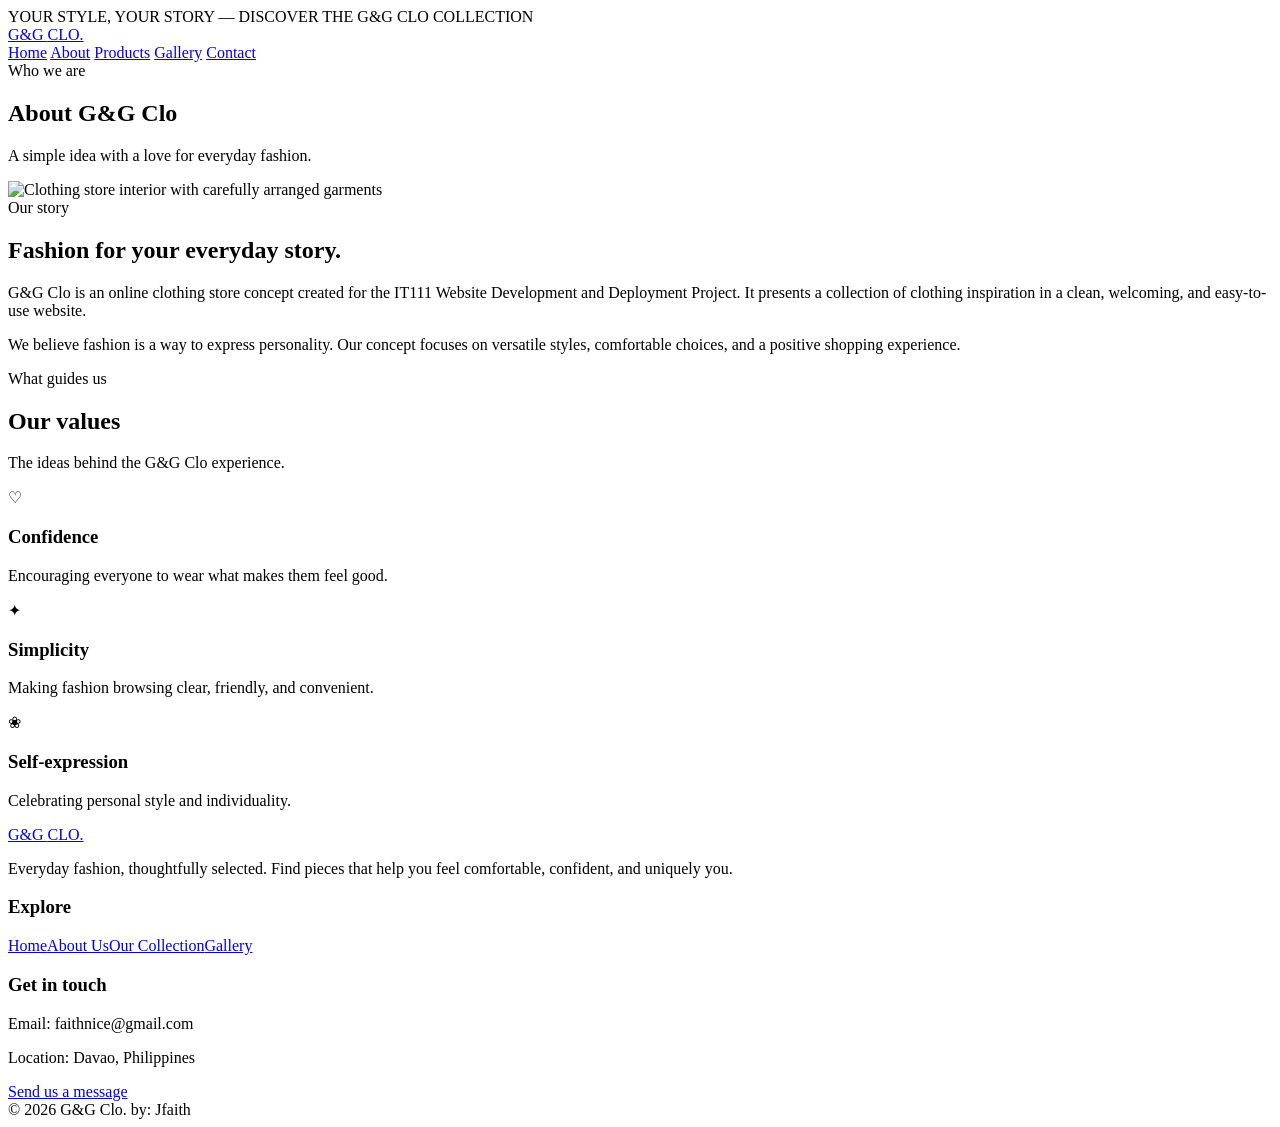
==== about.html @ 665da232 "Add files via upload" ====
<!DOCTYPE html>
<html lang="en">
<head>
  <meta charset="UTF-8">
  <meta name="viewport" content="width=device-width, initial-scale=1.0">
  <meta name="description" content="G&G Clo online clothing store student website project.">
  <title>About | G&amp;G Clo</title>
  <link rel="stylesheet" href="css/style.css">
</head>
<body>

<div class="topline">YOUR STYLE, YOUR STORY — DISCOVER THE G&amp;G CLO COLLECTION</div>
<header class="site-header">
  <div class="container nav-wrap">
    <a class="logo" href="index.html" aria-label="G and G Clo home">G&amp;G <span>CLO.</span></a>
    <nav class="nav-links" aria-label="Main navigation">
      <a href="index.html" class="">Home</a>
      <a href="about.html" class="active">About</a>
      <a href="products.html" class="">Products</a>
      <a href="gallery.html" class="">Gallery</a>
      <a href="contact.html" class="">Contact</a>
    </nav>
  </div>
</header>

<main>

<section class="page-banner"><div class="container"><span class="eyebrow">Who we are</span><h1 class="page-title">About G&amp;G Clo</h1><p>A simple idea with a love for everyday fashion.</p></div></section>
<section class="section"><div class="container split">
  <img src="https://images.unsplash.com/photo-1445205170230-053b83016050?auto=format&amp;fit=crop&amp;w=900&amp;q=85" alt="Clothing store interior with carefully arranged garments">
  <div><span class="eyebrow">Our story</span><h2>Fashion for your everyday story.</h2><p>G&amp;G Clo is an online clothing store concept created for the IT111 Website Development and Deployment Project. It presents a collection of clothing inspiration in a clean, welcoming, and easy-to-use website.</p><p>We believe fashion is a way to express personality. Our concept focuses on versatile styles, comfortable choices, and a positive shopping experience.</p></div>
</div></section>
<section class="section section-soft"><div class="container">
  <div class="section-head"><span class="eyebrow">What guides us</span><h2>Our values</h2><p>The ideas behind the G&amp;G Clo experience.</p></div>
  <div class="cards">
    <article class="value-box"><div class="symbol">♡</div><h3>Confidence</h3><p>Encouraging everyone to wear what makes them feel good.</p></article>
    <article class="value-box"><div class="symbol">✦</div><h3>Simplicity</h3><p>Making fashion browsing clear, friendly, and convenient.</p></article>
    <article class="value-box"><div class="symbol">❀</div><h3>Self-expression</h3><p>Celebrating personal style and individuality.</p></article>
  </div>
</div></section>

</main>

<footer class="site-footer">
  <div class="container">
    <div class="footer-grid">
      <div><a class="logo" href="index.html">G&amp;G <span>CLO.</span></a><p>Everyday fashion, thoughtfully selected. Find pieces that help you feel comfortable, confident, and uniquely you.</p></div>
      <div><h3>Explore</h3><div class="footer-links"><a href="index.html">Home</a><a href="about.html">About Us</a><a href="products.html">Our Collection</a><a href="gallery.html">Gallery</a></div></div>
      <div><h3>Get in touch</h3><p>Email: faithnice@gmail.com</p><p>Location: Davao, Philippines</p><a href="contact.html">Send us a message</a></div>
    </div>
    <div class="copyright">© 2026 G&amp;G Clo. by: Jfaith</div>
  </div>
</footer>

</body>
</html>
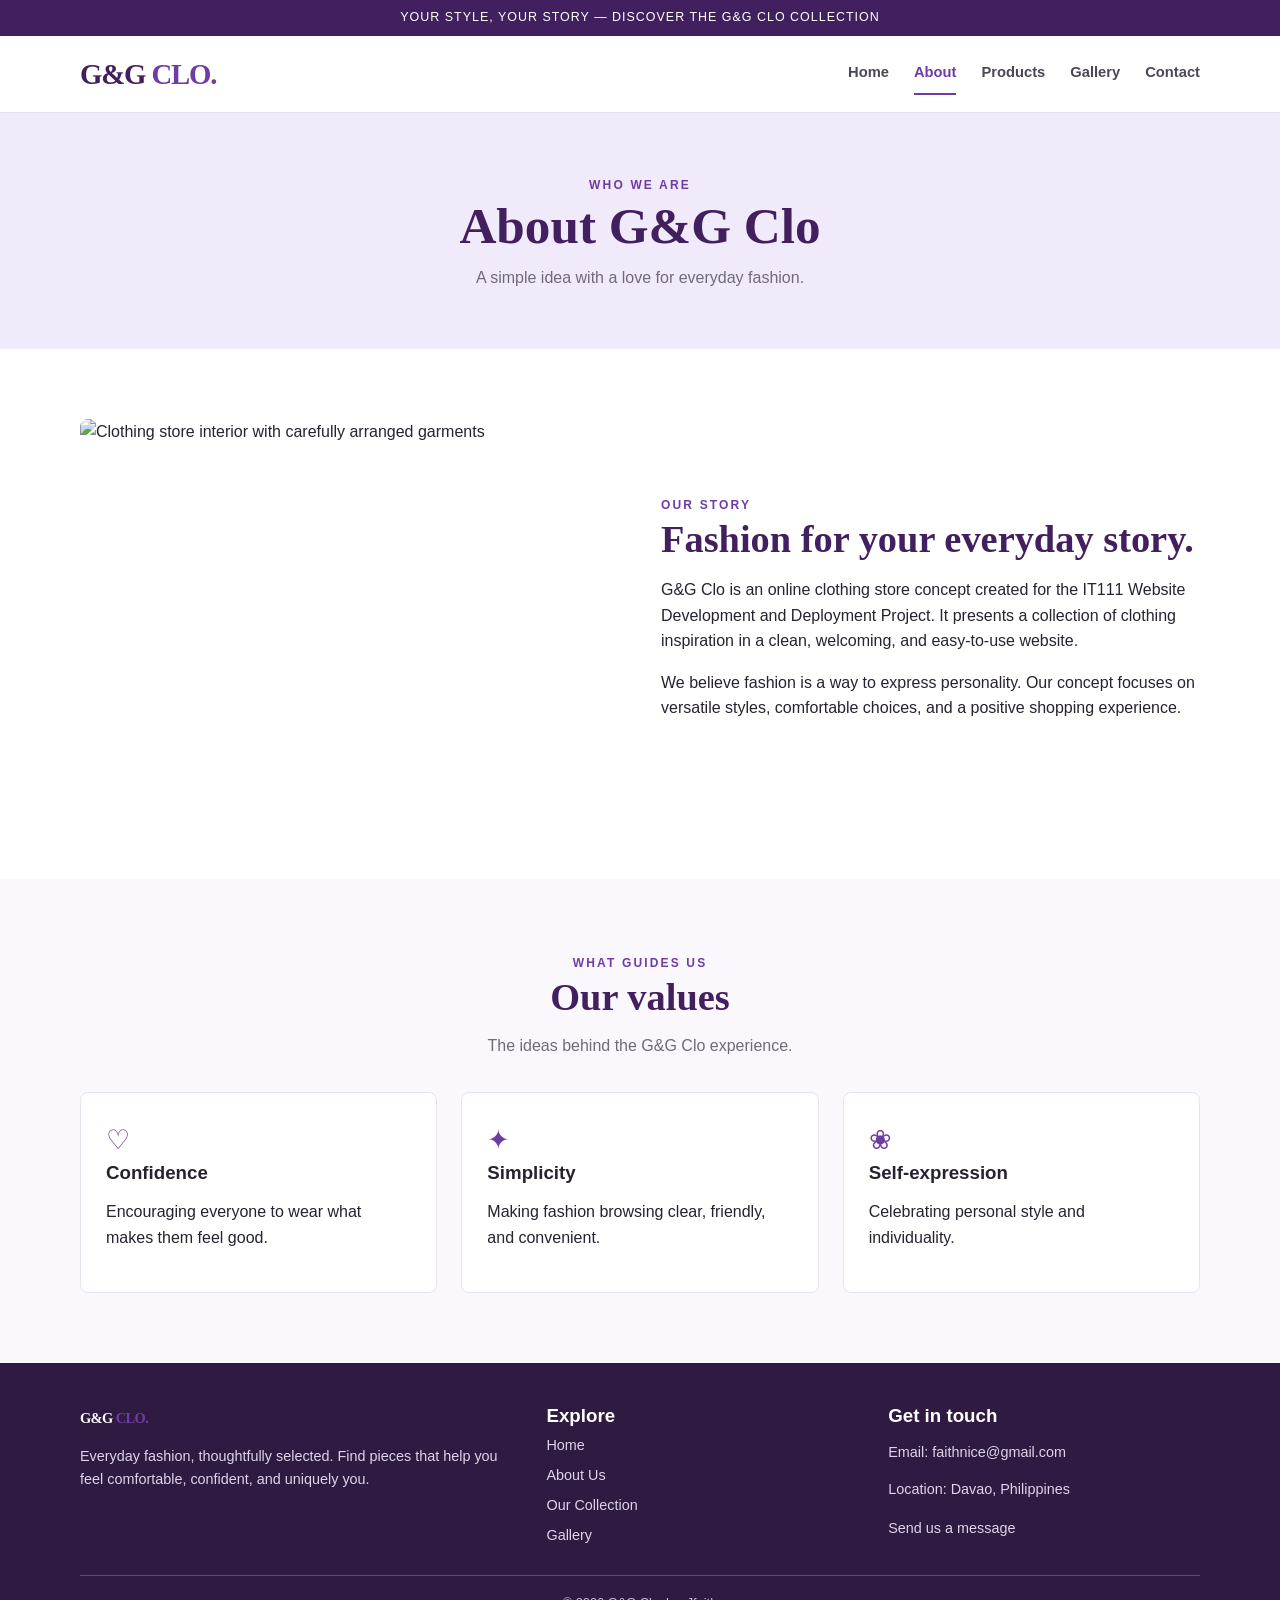
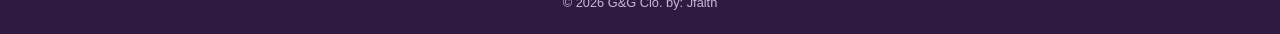
==== commit 1d711ee6: "Update about.html" ====
--- a/about.html
+++ b/about.html
@@ -5,7 +5,7 @@
   <meta name="viewport" content="width=device-width, initial-scale=1.0">
   <meta name="description" content="G&G Clo online clothing store student website project.">
   <title>About | G&amp;G Clo</title>
-  <link rel="stylesheet" href="css/style.css">
+  <link rel="stylesheet" href="style.css">
 </head>
 <body>
 
--- a/style.css
+++ b/style.css
@@ -0,0 +1,100 @@
+@import url('https://fonts.googleapis.com/css2?family=DM+Sans:wght@400;500;600;700&family=Playfair+Display:wght@600;700&display=swap');
+
+:root {
+  --purple: #6f3ca5;
+  --deep: #42205f;
+  --lavender: #f1eafa;
+  --pale: #faf8fc;
+  --ink: #282230;
+  --muted: #716a78;
+  --white: #fff;
+  --line: #e9e2ef;
+  --shadow: 0 12px 32px rgba(61, 31, 87, .10);
+}
+* { box-sizing: border-box; }
+html { scroll-behavior: smooth; }
+body { margin: 0; color: var(--ink); background: var(--white); font-family: 'DM Sans', Arial, sans-serif; line-height: 1.6; }
+a { color: inherit; text-decoration: none; }
+img { max-width: 100%; display: block; }
+.container { width: min(1120px, 92%); margin: auto; }
+.topline { background: var(--deep); color: white; text-align: center; padding: 8px 12px; font-size: .78rem; letter-spacing: .08em; }
+.site-header { background: rgba(255,255,255,.96); border-bottom: 1px solid var(--line); position: sticky; top: 0; z-index: 10; }
+.nav-wrap { min-height: 76px; display: flex; align-items: center; justify-content: space-between; gap: 24px; }
+.logo { font-family: 'Playfair Display', Georgia, serif; font-size: 1.8rem; font-weight: 700; color: var(--deep); letter-spacing: -.04em; }
+.logo span { color: var(--purple); }
+.nav-links { display: flex; align-items: center; gap: 25px; flex-wrap: wrap; }
+.nav-links a { font-size: .92rem; color: #4d4654; font-weight: 600; padding: 8px 0; border-bottom: 2px solid transparent; }
+.nav-links a:hover, .nav-links a.active { color: var(--purple); border-color: var(--purple); }
+.menu-note { display: none; }
+.hero { background: var(--pale); }
+.hero-grid { display: grid; grid-template-columns: 1fr 1fr; align-items: center; gap: 48px; padding: 58px 0; }
+.eyebrow { color: var(--purple); text-transform: uppercase; letter-spacing: .18em; font-size: .75rem; font-weight: 700; }
+h1, h2, h3 { line-height: 1.15; }
+h1, .page-title { font-family: 'Playfair Display', Georgia, serif; color: var(--deep); }
+h1 { font-size: clamp(2.6rem, 5vw, 4.8rem); margin: 14px 0 18px; }
+h2 { font-family: 'Playfair Display', Georgia, serif; font-size: clamp(1.9rem, 3vw, 2.7rem); color: var(--deep); margin: 0 0 14px; }
+h3 { margin: 0 0 8px; }
+.lead { color: var(--muted); font-size: 1.08rem; max-width: 560px; }
+.hero-image { height: 490px; width: 100%; object-fit: cover; border-radius: 180px 180px 12px 12px; box-shadow: var(--shadow); }
+.btn { display: inline-block; background: var(--purple); color: white; padding: 13px 23px; border-radius: 4px; font-weight: 700; margin-top: 18px; transition: .2s; }
+.btn:hover { background: var(--deep); transform: translateY(-2px); }
+.btn-outline { background: transparent; color: var(--purple); border: 1px solid var(--purple); margin-left: 8px; }
+.btn-outline:hover { color: white; }
+.section { padding: 70px 0; }
+.section-soft { background: var(--pale); }
+.section-head { text-align: center; max-width: 650px; margin: 0 auto 34px; }
+.section-head p { color: var(--muted); margin: 0; }
+.cards { display: grid; grid-template-columns: repeat(3, 1fr); gap: 24px; }
+.product-card { border: 1px solid var(--line); background: white; border-radius: 8px; overflow: hidden; transition: .2s; }
+.product-card:hover { transform: translateY(-4px); box-shadow: var(--shadow); }
+.product-card img { width: 100%; height: 310px; object-fit: cover; background: var(--lavender); }
+.product-info { padding: 17px; }
+.product-info p { margin: 5px 0; color: var(--muted); font-size: .92rem; }
+.price { color: var(--deep); font-weight: 700; }
+.tag { display: inline-block; background: var(--lavender); color: var(--deep); font-size: .72rem; padding: 5px 9px; border-radius: 30px; margin-bottom: 10px; }
+.split { display: grid; grid-template-columns: 1fr 1fr; gap: 42px; align-items: center; }
+.split img { width: 100%; height: 390px; object-fit: cover; border-radius: 8px; }
+.feature-list { padding-left: 20px; color: var(--muted); }
+.feature-list li { margin: 9px 0; }
+.page-banner { background: var(--lavender); text-align: center; padding: 58px 0; }
+.page-title { font-size: clamp(2.4rem, 4vw, 3.5rem); margin: 0 0 10px; }
+.page-banner p { color: var(--muted); margin: 0; }
+.gallery-grid { display: grid; grid-template-columns: repeat(3, 1fr); gap: 18px; }
+.gallery-grid img { width: 100%; height: 330px; object-fit: cover; border-radius: 8px; }
+.value-box { padding: 25px; background: white; border: 1px solid var(--line); border-radius: 8px; }
+.value-box .symbol { color: var(--purple); font-size: 1.7rem; }
+.contact-grid { display: grid; grid-template-columns: .8fr 1.2fr; gap: 35px; }
+.contact-panel, .contact-form { padding: 28px; border: 1px solid var(--line); border-radius: 8px; }
+.contact-panel { background: var(--pale); }
+.contact-panel p { color: var(--muted); }
+form label { display: block; font-weight: 600; margin: 13px 0 6px; }
+input, textarea, select { width: 100%; padding: 12px; border: 1px solid #d9d0e2; border-radius: 4px; font: inherit; background: white; }
+textarea { min-height: 130px; resize: vertical; }
+.form-note { color: var(--muted); font-size: .82rem; }
+.site-footer { background: #2f1b42; color: white; padding: 42px 0 20px; }
+.footer-grid { display: grid; grid-template-columns: 1.4fr 1fr 1fr; gap: 30px; }
+.site-footer .logo { color: white; }
+.site-footer p, .site-footer a { color: #ded3e8; font-size: .9rem; }
+.site-footer a:hover { color: white; }
+.footer-links { display: grid; gap: 7px; }
+.copyright { border-top: 1px solid #604a70; margin-top: 28px; padding-top: 17px; color: #c8b9d3; font-size: .8rem; text-align: center; }
+.center { text-align: center; }
+.small-gap { margin-top: 18px; }
+@media (max-width: 760px) {
+  .nav-wrap { padding: 14px 0; align-items: flex-start; flex-direction: column; gap: 8px; }
+  .nav-links { gap: 14px; }
+  .nav-links a { font-size: .85rem; }
+  .hero-grid, .split, .contact-grid { grid-template-columns: 1fr; }
+  .hero-grid { padding: 38px 0; gap: 28px; }
+  .hero-image { height: 360px; border-radius: 120px 120px 10px 10px; }
+  .cards, .gallery-grid { grid-template-columns: repeat(2, 1fr); gap: 14px; }
+  .product-card img { height: 230px; }
+  .gallery-grid img { height: 240px; }
+  .footer-grid { grid-template-columns: 1fr 1fr; }
+}
+@media (max-width: 480px) {
+  .cards, .gallery-grid, .footer-grid { grid-template-columns: 1fr; }
+  .product-card img { height: 320px; }
+  .gallery-grid img { height: 300px; }
+  .btn-outline { margin-left: 0; }
+}
